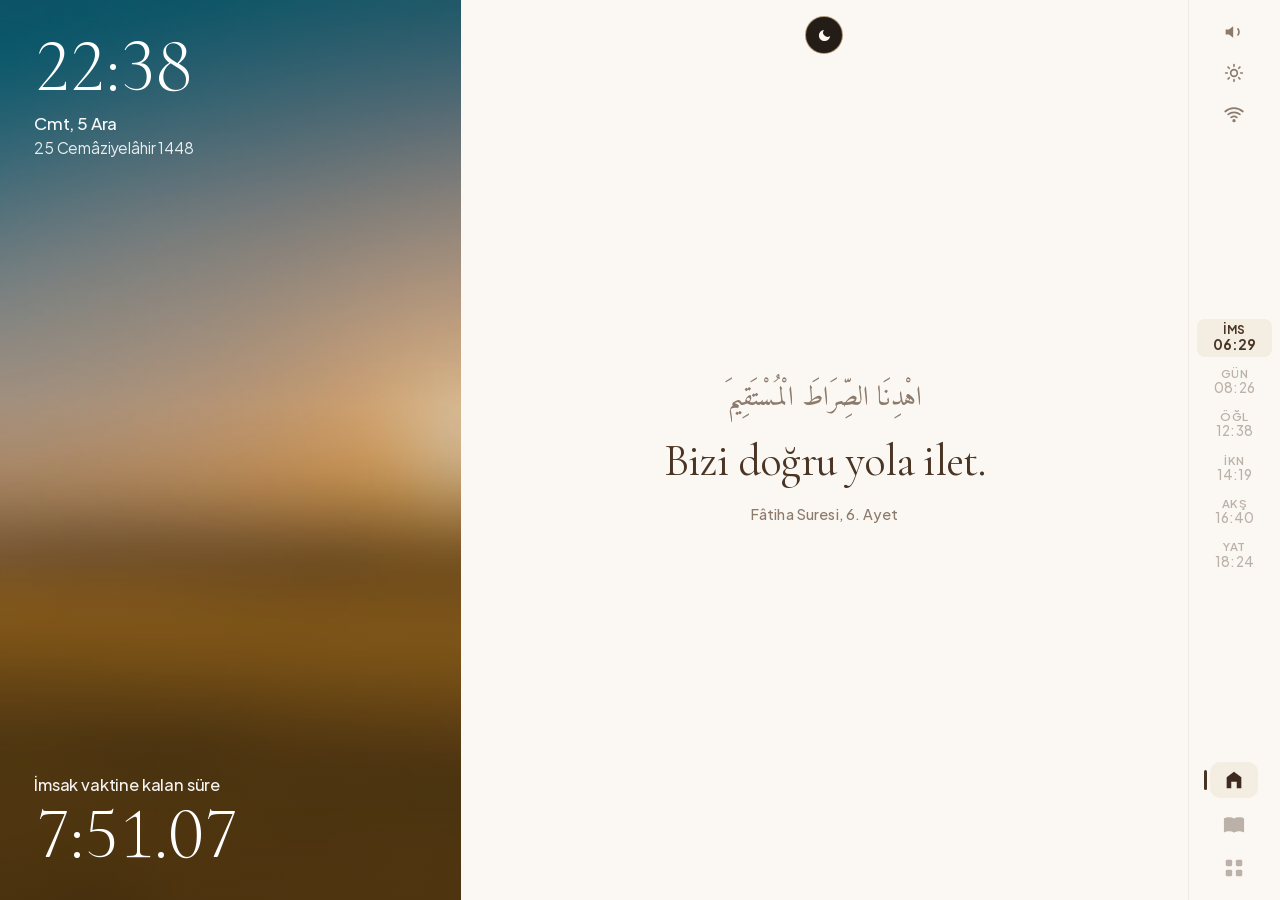
==== index.html @ aad1b067 "Initial commit: Adhaan Klok OS modern UI, Diyanet times, audio & deployment suite" ====
<!DOCTYPE html>
<html lang="tr">

<head>
  <meta charset="UTF-8">
  <meta name="viewport" content="width=device-width, initial-scale=1.0, maximum-scale=1.0, user-scalable=no">
  <title>Namaz Vakitleri & Maneviyat Ekranı</title>
  <link rel="stylesheet" href="styles.css">
  <link rel="manifest" href="manifest.json">
</head>

<body>
  <div class="app-shell" id="appShell">

    <!-- LEFT PANEL: Atmospheric Nature Backdrop, Time, Turkish Dates & Countdown -->
    <aside class="left-panel" id="leftPanel">
      <div class="nature-backdrop bg-meadow" id="natureBackdrop"></div>
      <div class="left-overlay"></div>

      <!-- Top Left: Current Time & Dates in Turkish -->
      <div class="time-date-block">
        <div class="digital-clock" id="currentTime">14:06</div>
        <div class="date-gregorian" id="gregorianDate">Per, 29 Eki</div>
        <div class="date-hijri" id="hijriDate">17 Cemâziyelevvel 1448</div>
      </div>

      <!-- Bottom Left: Next Prayer Name & Countdown Timer -->
      <div class="countdown-block">
        <div class="next-prayer-label" id="countdownTitle">Yatsı vaktine kalan süre</div>
        <div class="countdown-digits" id="countdownDigits">0:18.00</div>
      </div>
    </aside>

    <!-- RIGHT PANEL: Warm Alabaster Canvas, Editorial Verse & Touch-Friendly Sidebar -->
    <main class="right-panel">

      <!-- VIEW 1: Home Quote View (Ayet / Hadis in Arabic & Turkish) -->
      <section class="center-stage active-view" id="viewHome">
        <!-- Top-Center Night Standby Button (Inside Home View so it never overlaps other page headers) -->
        <div class="top-center-bar">
          <button class="top-center-night-btn" id="nightStandbyTriggerBtn"
            title="Akşam sonrası tam siyah gece ekranını aç">
            <svg viewBox="0 0 24 24" width="15" height="15" fill="currentColor">
              <path d="M21 12.79A9 9 0 1 1 11.21 3 7 7 0 0 0 21 12.79z" />
            </svg>
          </button>
        </div>

        <div class="quote-wrapper" id="quoteWrapper" title="Sonraki ayet veya hadis için dokunun">
          <p class="verse-arabic" id="verseArabic" dir="rtl" lang="ar">
            اهْدِنَا الصِّرَاطَ الْمُسْتَقِيمَ
          </p>
          <blockquote class="verse-text" id="verseText">
            Bizi doğru yola ilet.
          </blockquote>
          <cite class="verse-source" id="verseSource">
            Fâtiha Suresi, 6. Ayet
          </cite>
        </div>
      </section>

      <!-- VIEW 2: Maneviyat Hub (Zikir & Tesbihat, Esmâü'l-Hüsnâ, Dualar, Ayet/Hadis) -->
      <section class="center-stage" id="viewQuotes">
        <div class="panel-container">
          <div class="panel-header">
            <div class="header-title-group">
              <h2 class="panel-title" id="hubMainTitle">Zikir ve Tesbihat</h2>
            </div>
            <div class="filter-pills" id="hubTabs">
              <button class="pill active" data-tab="zikir">Zikir & Tesbihat</button>
              <button class="pill" data-tab="esma">Esmâü'l-Hüsnâ (99)</button>
              <button class="pill" data-tab="dua">Dualar</button>
              <button class="pill" data-tab="ayet">Ayet & Hadis</button>
            </div>
          </div>

          <!-- Search / Sub-filter bar -->
          <div class="hub-toolbar" id="hubToolbar"></div>

          <!-- Dynamic Scrollable Content Container -->
          <div class="hub-content" id="hubContent">
            <!-- Populated dynamically by app.js -->
          </div>
        </div>
      </section>

      <!-- VIEW 3: Settings (Müezzin Stüdyosu, Diyanet Konum, Wi-Fi & Görünüm) -->
      <section class="center-stage" id="viewSettings">
        <div class="panel-container">
          <div class="panel-header">
            <div class="header-title-group">
              <h2 class="panel-title">Müezzin, Konum ve Ekran Ayarları</h2>
            </div>
          </div>

          <div class="settings-scroll" id="settingsScroll">

            <!-- 1. MUADHIN & ADHAN STUDIO SECTION -->
            <div class="settings-group" id="muadhinSection">
              <div class="group-header">
                <h3>1. Müezzin ve Ezan Sesi Seçimi</h3>
                <div class="header-actions">
                  <button class="text-btn" id="applyTurkishMakamsBtn"
                    title="Sabah: Sabâ, Öğle: Rast, İkindi: Hicaz, Akşam: Segâh, Yatsı: Uşşak">
                    Türk Makam Geleneğini Uygula
                  </button>
                  <button class="text-btn" id="testAudioBtn">Seçili Ezanı Dinle</button>
                </div>
              </div>

              <!-- Preset & Custom Muadhin Cards Grid -->
              <div class="muadhin-grid" id="muadhinList">
                <!-- Populated by JS -->
              </div>

              <!-- Per-Prayer (Vakit Bazlı) Muadhin & Mute Toggle -->
              <div class="per-prayer-box">
                <label class="checkbox-row">
                  <input type="checkbox" id="perPrayerModeToggle">
                  <span><strong>Her vakit için ayrı müezzin / makam seç</strong> (Sabah, Öğle, İkindi, Akşam,
                    Yatsı)</span>
                </label>

                <div class="per-prayer-list hidden" id="perPrayerList">
                  <!-- Populated by JS -->
                </div>
              </div>

              <!-- Volume & Ezan Duası Controls -->
              <div class="volume-row">
                <label for="volumeSlider">Ezan Ses Seviyesi</label>
                <input type="range" id="volumeSlider" min="0" max="100" value="85">
                <span id="volumeValue">85%</span>
              </div>

              <label class="checkbox-row">
                <input type="checkbox" id="duaToggle" checked>
                <span>Ezan bittikten sonra otomatik Ezan Duası okunsun</span>
              </label>
            </div>

            <!-- 2. DIYANET LOCATION SECTION -->
            <div class="settings-group" id="locationSection">
              <div class="group-header">
                <h3>2. Şehir ve Konum</h3>
                <span class="current-tag" id="currentCityBadge">Lahey</span>
              </div>
              <p class="settings-desc" id="locationDesc">Lahey (Hollanda) — Diyanet İşleri Başkanlığı resmî namaz vakitleri</p>
            </div>

            <!-- 3. WI-FI & NETWORK CONNECTION SECTION -->
            <div class="settings-group" id="wifiSection">
              <div class="group-header">
                <h3>3. Wi-Fi ve İnternet Bağlantısı</h3>
                <span class="current-tag" id="wifiStatusBadge">Bağlantı kontrol ediliyor...</span>
              </div>
              <p class="settings-desc">
                Lahey için Diyanet İşleri Başkanlığı'nın resmî vakit çizelgesi saatte kayıtlıdır; internet olmadan da doğru vakitler gösterilir. Wi-Fi bağlıyken vakitler otomatik olarak güncellenir.
              </p>
              <div class="wifi-actions-row">
                <button class="action-btn" id="openWifiSettingsBtn">Wi-Fi Ağ Ayarlarını Aç</button>
                <button class="text-btn" id="syncNowBtn">Vakitleri Şimdi Senkronize Et</button>
              </div>
            </div>

            <!-- 4. APPEARANCE & DISPLAY SECTION -->
            <div class="settings-group">
              <div class="group-header">
                <h3>4. Görünüm ve Arka Plan</h3>
              </div>
              <div class="backdrop-chips" id="backdropChips">
                <button class="chip active" data-bg="meadow">Bozkır ve Başak</button>
                <button class="chip" data-bg="olive">Zeytin Dalı</button>
                <button class="chip" data-bg="mountains">Sabah Sisi</button>
                <button class="chip" data-bg="dunes">Çöl Akşamı</button>
              </div>
              <label class="checkbox-row">
                <input type="checkbox" id="showHomeArabicToggle" checked>
                <span>Ana ekranda ayet ve hadislerin Arapça aslını da göster</span>
              </label>
            </div>
          </div>
        </div>
      </section>

      <!-- FAR-RIGHT VERTICAL SIDEBAR (Touch-friendly Controls, Prayer Schedule, Navigation) -->
      <nav class="right-rail">
        <!-- Top Utility Icons -->
        <div class="rail-top">
          <button class="rail-icon-btn" id="quickAudioBtn" title="Müezzin Seçimi ve Ses Ayarları">
            <svg viewBox="0 0 24 24" width="20" height="20" fill="currentColor">
              <path d="M11 5L6 9H2v6h4l5 4V5zm4.54 3.46a5 5 0 0 1 0 7.07l1.41 1.41a7 7 0 0 0 0-9.9l-1.41 1.42z" />
            </svg>
          </button>
          <button class="rail-icon-btn" id="themeToggleBtn" title="Gece / Gündüz Görünümü">
            <svg viewBox="0 0 24 24" width="20" height="20" fill="none" stroke="currentColor" stroke-width="2"
              stroke-linecap="round" stroke-linejoin="round">
              <circle cx="12" cy="12" r="4" />
              <path
                d="M12 2v2M12 20v2M4.93 4.93l1.41 1.41M17.66 17.66l1.41 1.41M2 12h2M20 12h2M6.34 17.66l-1.41 1.41M19.07 4.93l-1.41 1.41" />
            </svg>
          </button>
          <button class="rail-icon-btn" id="wifiQuickBtn" title="Wi-Fi ve Ağ Ayarları">
            <svg viewBox="0 0 24 24" width="20" height="20" fill="none" stroke="currentColor" stroke-width="2"
              stroke-linecap="round" stroke-linejoin="round">
              <path d="M5 12.55a11 11 0 0 1 14.08 0" />
              <path d="M1.42 9a16 16 0 0 1 21.16 0" />
              <path d="M8.53 16.11a6 6 0 0 1 6.95 0" />
              <circle cx="12" cy="20" r="1" fill="currentColor" />
            </svg>
          </button>
        </div>

        <!-- Middle Prayer Times Stack -->
        <div class="rail-prayers" id="railPrayers">
          <div class="rail-prayer-item" data-prayer="Fajr" id="item-Fajr">
            <span class="p-abbr">İMS</span>
            <span class="p-time" id="time-Fajr">05:36</span>
          </div>
          <div class="rail-prayer-item" data-prayer="Sunrise" id="item-Sunrise">
            <span class="p-abbr">GÜN</span>
            <span class="p-time" id="time-Sunrise">07:31</span>
          </div>
          <div class="rail-prayer-item" data-prayer="Dhuhr" id="item-Dhuhr">
            <span class="p-abbr">ÖĞL</span>
            <span class="p-time" id="time-Dhuhr">12:29</span>
          </div>
          <div class="rail-prayer-item" data-prayer="Asr" id="item-Asr">
            <span class="p-abbr">İKN</span>
            <span class="p-time" id="time-Asr">14:52</span>
          </div>
          <div class="rail-prayer-item" data-prayer="Maghrib" id="item-Maghrib">
            <span class="p-abbr">AKŞ</span>
            <span class="p-time" id="time-Maghrib">17:25</span>
          </div>
          <div class="rail-prayer-item active" data-prayer="Isha" id="item-Isha">
            <span class="p-abbr">YAT</span>
            <span class="p-time" id="time-Isha">18:46</span>
          </div>
        </div>

        <!-- Bottom Navigation Icons -->
        <div class="rail-nav">
          <button class="nav-btn active" data-target="viewHome" title="Ana Ekran">
            <svg viewBox="0 0 24 24" width="22" height="22" fill="currentColor">
              <path d="M12 3L4 9v12h5v-7h6v7h5V9l-8-6z" />
            </svg>
          </button>
          <button class="nav-btn" data-target="viewQuotes" title="Maneviyat Rehberi (Zikir, Esma, Dua)">
            <svg viewBox="0 0 24 24" width="22" height="22" fill="currentColor">
              <path
                d="M21 5c-1.11-.35-2.33-.5-3.5-.5-1.95 0-4.05.4-5.5 1.5-1.45-1.1-3.55-1.5-5.5-1.5S2.45 4.9 1 6v14.65c0 .25.25.5.5.5.1 0 .15-.05.25-.05C3.1 20.45 5.05 20 6.5 20c1.95 0 4.05.4 5.5 1.5 1.35-.85 3.8-1.5 5.5-1.5 1.65 0 3.35.3 4.75 1.05.1.05.15.05.25.05.25 0 .5-.25.5-.5V6c-.6-.45-1.25-.75-2-1z" />
            </svg>
          </button>
          <button class="nav-btn" data-target="viewSettings" title="Müezzin ve Ekran Ayarları">
            <svg viewBox="0 0 24 24" width="22" height="22" fill="currentColor">
              <rect x="3" y="3" width="7" height="7" rx="1.5" />
              <rect x="14" y="3" width="7" height="7" rx="1.5" />
              <rect x="3" y="14" width="7" height="7" rx="1.5" />
              <rect x="14" y="14" width="7" height="7" rx="1.5" />
            </svg>
          </button>
        </div>
      </nav>

      <!-- Active Adhan Notification Overlay -->
      <div class="adhan-toast hidden" id="adhanBanner">
        <div class="toast-text">
          <strong id="bannerPrayerName">İkindi Vakti</strong>
          <span id="bannerMuadhinName">Mekke-i Mükerreme Ezanı okunuyor</span>
        </div>
        <button class="stop-btn" id="stopAdhanBtn">Durdur</button>
      </div>
    </main>

    <!-- PITCH-BLACK NIGHT STANDBY OVERLAY (Shows only countdown for Yatsı and then Sabah) -->
    <div class="night-standby-overlay hidden" id="nightStandbyOverlay" title="Normal ekrana dönmek için dokunun">
      <div class="night-standby-top">
        <span class="night-standby-clock" id="nightStandbyClock">21:14</span>
      </div>

      <div class="night-standby-center">
        <div class="night-standby-label" id="nightStandbyLabel">Yatsı namazına kalan süre</div>
        <div class="night-standby-digits" id="nightStandbyDigits">01:32.18</div>
        <div class="night-standby-schedule" id="nightStandbySchedule">
          Yatsı Vakti · 21:46 &nbsp;&nbsp;|&nbsp;&nbsp; Sabah (İmsak) · 05:14
        </div>
      </div>

      <div class="night-standby-bottom">
        <span class="night-standby-exit-hint">Normal ekrana dönmek için ekrana dokunun</span>
      </div>
    </div>
  </div>

  <!-- Hidden Audio & YouTube IFrame API Elements -->
  <audio id="adhanAudioPlayer" preload="none"></audio>
  <audio id="duaAudioPlayer" preload="none"></audio>
  <div id="ytPlayerWrapper" class="yt-player-wrapper">
    <div id="ytPlayerHost"></div>
  </div>

  <script src="diyanet-lahey.js"></script>
  <script src="app.js"></script>
</body>

</html>
---- styles.css ----
/* ==========================================================================
   MINIMALIST EDITORIAL ADHAAN CLOCK & MANEVİYAT HUB
   Engineered for 7-inch Touch Displays (1024×600 Chrome 49 WebView) & Web
   ========================================================================== */

@font-face {
  font-family: 'Amiri';
  font-style: normal;
  font-weight: 400;
  src: url('./fonts/font_0.ttf') format('truetype');
}
@font-face {
  font-family: 'Amiri';
  font-style: normal;
  font-weight: 700;
  src: url('./fonts/font_1.ttf') format('truetype');
}
@font-face {
  font-family: 'Cormorant Garamond';
  font-style: italic;
  font-weight: 400;
  src: url('./fonts/font_2.ttf') format('truetype');
}
@font-face {
  font-family: 'Cormorant Garamond';
  font-style: normal;
  font-weight: 300;
  src: url('./fonts/font_3.ttf') format('truetype');
}
@font-face {
  font-family: 'Cormorant Garamond';
  font-style: normal;
  font-weight: 400;
  src: url('./fonts/font_4.ttf') format('truetype');
}
@font-face {
  font-family: 'Cormorant Garamond';
  font-style: normal;
  font-weight: 600;
  src: url('./fonts/font_5.ttf') format('truetype');
}
@font-face {
  font-family: 'Plus Jakarta Sans';
  font-style: normal;
  font-weight: 400;
  src: url('./fonts/font_6.ttf') format('truetype');
}
@font-face {
  font-family: 'Plus Jakarta Sans';
  font-style: normal;
  font-weight: 500;
  src: url('./fonts/font_7.ttf') format('truetype');
}
@font-face {
  font-family: 'Plus Jakarta Sans';
  font-style: normal;
  font-weight: 600;
  src: url('./fonts/font_8.ttf') format('truetype');
}
@font-face {
  font-family: 'Plus Jakarta Sans';
  font-style: normal;
  font-weight: 700;
  src: url('./fonts/font_9.ttf') format('truetype');
}
@font-face {
  font-family: 'Averta';
  font-style: normal;
  font-weight: 400;
  src: url('./fonts/Averta-Regular.woff') format('woff');
}
@font-face {
  font-family: 'Averta';
  font-style: normal;
  font-weight: 600;
  src: url('./fonts/Averta-Semibold.woff') format('woff');
}

:root {
  --right-bg: #FBF8F3;
  --right-surface: #F3EDE2;
  --right-surface-hover: #EBE3D5;
  --right-border: rgba(74, 53, 37, 0.14);
  --text-espresso: #4A3525;
  --text-muted: #8C7A6B;
  --text-faded: rgba(74, 53, 37, 0.36);
  --accent-umber: #3D2B1F;

  --font-serif: 'Cormorant Garamond', Georgia, serif;
  --font-sans: 'Plus Jakarta Sans', 'Averta', -apple-system, BlinkMacSystemFont, sans-serif;
  --font-arabic: 'Amiri', serif;
}

body.night-mode {
  --right-bg: #181411;
  --right-surface: #231D18;
  --right-surface-hover: #2C251F;
  --right-border: rgba(235, 222, 208, 0.14);
  --text-espresso: #EDE3D7;
  --text-muted: #A39383;
  --text-faded: rgba(237, 227, 215, 0.32);
  --accent-umber: #F5ECE0;
}

* {
  box-sizing: border-box;
  margin: 0;
  padding: 0;
  -webkit-font-smoothing: antialiased;
  -moz-osx-font-smoothing: grayscale;
  user-select: none;
  -webkit-user-select: none;
}

*,
*:focus,
*:active,
*:hover {
  outline: 0 !important;
  outline: none !important;
  outline-width: 0 !important;
  outline-style: none !important;
  outline-color: transparent !important;
  -webkit-tap-highlight-color: rgba(0, 0, 0, 0) !important;
  -webkit-tap-highlight-color: transparent !important;
  -webkit-focus-ring-color: rgba(0, 0, 0, 0) !important;
}

input[type="text"],
input[type="url"] {
  user-select: text;
  -webkit-user-select: text;
}

html,
body {
  width: 100%;
  height: 100%;
  overflow: hidden;
  background-color: #0E0D0C;
  font-family: 'Plus Jakarta Sans', 'Averta', sans-serif;
  touch-action: manipulation;
}

/* ==========================================================================
   SPLIT-SCREEN APP SHELL (36% Left Panel / 64% Right Panel)
   ========================================================================== */
.app-shell {
  display: -webkit-flex;
  display: flex;
  -webkit-flex-direction: row;
  flex-direction: row;
  width: 100%;
  height: 100%;
  overflow: hidden;
  position: relative;
}

/* ==========================================================================
   LEFT PANEL: Pre-Blurred Atmospheric Nature Backdrop + Time + Dates + Countdown
   ========================================================================== */
.left-panel {
  width: 36%;
  -webkit-flex: 0 0 36%;
  flex: 0 0 36%;
  height: 100%;
  position: relative;
  display: -webkit-flex;
  display: flex;
  -webkit-flex-direction: column;
  flex-direction: column;
  -webkit-justify-content: space-between;
  justify-content: space-between;
  padding: 32px 34px;
  color: #FAF7F2;
  overflow: hidden;
}

.nature-backdrop {
  position: absolute;
  top: 0;
  right: 0;
  bottom: 0;
  left: 0;
  background-image: url('./img/bg-meadow-blur.jpg');
  background-size: cover;
  background-position: center 60%;
  z-index: 0;
}

.nature-backdrop.bg-meadow {
  background-image: url('./img/bg-meadow-blur.jpg');
}

.nature-backdrop.bg-olive {
  background-image: url('./img/bg-olive-blur.jpg');
}

.nature-backdrop.bg-mountains {
  background-image: url('./img/bg-mountains-blur.jpg');
}

.nature-backdrop.bg-dunes {
  background-image: url('./img/bg-dunes-blur.jpg');
}

.left-overlay {
  position: absolute;
  top: 0;
  right: 0;
  bottom: 0;
  left: 0;
  background: linear-gradient(
    180deg,
    rgba(30, 36, 38, 0.38) 0%,
    rgba(42, 48, 36, 0.18) 45%,
    rgba(52, 38, 22, 0.48) 100%
  );
  z-index: 1;
}

.time-date-block,
.countdown-block {
  position: relative;
  z-index: 2;
  -webkit-flex-shrink: 0;
  flex-shrink: 0;
}

/* Top-Left Clock & Turkish Dates */
.digital-clock {
  font-family: 'Cormorant Garamond', Georgia, serif;
  font-weight: 300;
  font-size: 76px;
  line-height: 0.9;
  letter-spacing: -0.02em;
  color: #FFFFFF;
  margin-bottom: 12px;
  -webkit-font-feature-settings: "lnum" 1, "tnum" 1;
  font-feature-settings: "lnum" 1, "tnum" 1;
  font-variant-numeric: lining-nums tabular-nums;
}

.date-gregorian {
  font-family: 'Plus Jakarta Sans', 'Averta', sans-serif;
  font-weight: 500;
  font-size: 17px;
  color: rgba(255, 255, 255, 0.96);
  letter-spacing: -0.01em;
  margin-bottom: 4px;
}

.date-hijri {
  font-family: 'Plus Jakarta Sans', 'Averta', sans-serif;
  font-weight: 400;
  font-size: 15.5px;
  color: rgba(255, 255, 255, 0.88);
  letter-spacing: -0.01em;
}

/* Bottom-Left Next Prayer & Countdown */
.next-prayer-label {
  font-family: 'Plus Jakarta Sans', 'Averta', sans-serif;
  font-weight: 500;
  font-size: 16.5px;
  color: rgba(255, 255, 255, 0.94);
  margin-bottom: 6px;
  letter-spacing: -0.01em;
}

.countdown-digits {
  font-family: 'Cormorant Garamond', Georgia, serif;
  font-weight: 300;
  font-size: 74px;
  line-height: 0.9;
  letter-spacing: -0.02em;
  color: #FFFFFF;
  -webkit-font-feature-settings: "lnum" 1, "tnum" 1;
  font-feature-settings: "lnum" 1, "tnum" 1;
  font-variant-numeric: lining-nums tabular-nums;
}

/* ==========================================================================
   RIGHT PANEL: Warm Alabaster Canvas + Editorial Verse + Touch Sidebar Rail
   ========================================================================== */
.right-panel {
  width: 64%;
  -webkit-flex: 0 0 64%;
  flex: 0 0 64%;
  height: 100%;
  position: relative;
  display: -webkit-flex;
  display: flex;
  -webkit-flex-direction: row;
  flex-direction: row;
  background-color: var(--right-bg);
  color: var(--text-espresso);
  transition: background-color 0.28s ease, color 0.28s ease;
  overflow: hidden;
}

/* Center Stage Views */
.center-stage {
  display: none;
  -webkit-flex: 1 1 auto;
  flex: 1 1 auto;
  width: calc(100% - 92px);
  height: 100%;
  padding: 20px 28px;
  overflow: hidden;
  position: relative;
}

#viewHome.active-view {
  display: -webkit-flex;
  display: flex;
  -webkit-flex-direction: column;
  flex-direction: column;
  -webkit-justify-content: center;
  justify-content: center;
  -webkit-align-items: center;
  align-items: center;
  -webkit-animation: fadeInSolid 0.26s ease both;
  animation: fadeInSolid 0.26s ease both;
}

#viewQuotes.active-view,
#viewSettings.active-view {
  display: block;
  -webkit-animation: fadeInSolid 0.26s ease both;
  animation: fadeInSolid 0.26s ease both;
}

/* Home Quote View */
.quote-wrapper {
  max-width: 92%;
  text-align: center;
  cursor: pointer;
  padding: 14px 18px;
  border-radius: 16px;
  transition: opacity 0.28s ease;
}

.quote-wrapper.is-pressed {
  background-color: rgba(74, 53, 37, 0.04);
}

.quote-wrapper.fade-out {
  opacity: 0;
}

.verse-arabic {
  font-family: 'Amiri', serif;
  font-weight: 400;
  font-size: 27px;
  line-height: 1.65;
  color: var(--text-muted);
  margin-bottom: 14px;
}

.verse-arabic.hidden {
  display: none;
}

.verse-text {
  font-family: 'Cormorant Garamond', Georgia, serif;
  font-weight: 400;
  font-size: 44px;
  line-height: 1.15;
  letter-spacing: -0.015em;
  color: var(--text-espresso);
  margin-bottom: 18px;
}

.quote-wrapper.long-quote .verse-arabic {
  font-size: 22px;
  margin-bottom: 10px;
}

.quote-wrapper.long-quote .verse-text {
  font-size: 33px;
  line-height: 1.2;
}

.verse-source {
  display: block;
  font-family: 'Plus Jakarta Sans', 'Averta', sans-serif;
  font-style: normal;
  font-weight: 500;
  font-size: 14.5px;
  color: var(--text-muted);
  letter-spacing: 0.01em;
}

/* ==========================================================================
   FAR-RIGHT VERTICAL SIDEBAR RAIL (92px Wide, Touch-Optimized)
   ========================================================================== */
.right-rail {
  width: 92px;
  -webkit-flex: 0 0 92px;
  flex: 0 0 92px;
  height: 100%;
  display: -webkit-flex;
  display: flex;
  -webkit-flex-direction: column;
  flex-direction: column;
  -webkit-justify-content: space-between;
  justify-content: space-between;
  -webkit-align-items: center;
  align-items: center;
  padding: 14px 8px;
  border-left: 1px solid rgba(74, 53, 37, 0.08);
  z-index: 5;
}

.rail-top {
  display: -webkit-flex;
  display: flex;
  -webkit-flex-direction: column;
  flex-direction: column;
  -webkit-align-items: center;
  align-items: center;
  -webkit-flex-shrink: 0;
  flex-shrink: 0;
}

.rail-top > * + * {
  margin-top: 6px;
}

.rail-icon-btn {
  background: none;
  border: none;
  color: var(--text-muted);
  cursor: pointer;
  width: 44px;
  height: 35px;
  border-radius: 10px;
  display: -webkit-flex;
  display: flex;
  -webkit-align-items: center;
  align-items: center;
  -webkit-justify-content: center;
  justify-content: center;
}

.rail-icon-btn.is-pressed {
  color: var(--text-espresso);
  background-color: var(--right-surface);
}

/* Middle Prayer Times Stack */
.rail-prayers {
  display: -webkit-flex;
  display: flex;
  -webkit-flex-direction: column;
  flex-direction: column;
  -webkit-align-items: center;
  align-items: center;
  width: 100%;
  -webkit-flex-shrink: 0;
  flex-shrink: 0;
}

.rail-prayers > * + * {
  margin-top: 6px;
}

.rail-prayer-item {
  display: block;
  text-align: center;
  width: 100%;
  padding: 4px 4px;
  border-radius: 8px;
  color: var(--text-faded);
}

.rail-prayer-item.upcoming {
  color: var(--text-muted);
}

.rail-prayer-item.active {
  color: var(--text-espresso);
  background-color: var(--right-surface);
}

.rail-prayer-item.active .p-abbr,
.rail-prayer-item.active .p-time {
  font-weight: 700;
}

.p-abbr {
  display: block;
  font-family: 'Plus Jakarta Sans', 'Averta', sans-serif;
  font-size: 11.5px;
  font-weight: 600;
  letter-spacing: 0.05em;
  text-transform: uppercase;
  line-height: 1.15;
}

.p-time {
  display: block;
  font-family: 'Plus Jakarta Sans', 'Averta', sans-serif;
  font-size: 13.5px;
  font-weight: 500;
  letter-spacing: 0.01em;
  line-height: 1.2;
}

/* Bottom Navigation Icons */
.rail-nav {
  display: -webkit-flex;
  display: flex;
  -webkit-flex-direction: column;
  flex-direction: column;
  -webkit-align-items: center;
  align-items: center;
  -webkit-flex-shrink: 0;
  flex-shrink: 0;
}

.rail-nav > * + * {
  margin-top: 8px;
}

.nav-btn {
  position: relative;
  background: none;
  border: none;
  color: var(--text-faded);
  cursor: pointer;
  width: 48px;
  height: 36px;
  border-radius: 10px;
  display: -webkit-flex;
  display: flex;
  -webkit-align-items: center;
  align-items: center;
  -webkit-justify-content: center;
  justify-content: center;
}

.nav-btn.active {
  color: var(--accent-umber);
  background-color: var(--right-surface);
}

.nav-btn.active::before {
  content: '';
  position: absolute;
  left: -6px;
  top: 8px;
  width: 3px;
  height: 20px;
  background-color: var(--text-espresso);
  border-radius: 2px;
}

/* ==========================================================================
   MANEVİYAT HUB & SETTINGS PANELS (100% Block Layout — Never Overlaps in Chrome 49)
   ========================================================================== */
.panel-container {
  width: 100%;
  height: 100%;
  display: -webkit-flex;
  display: flex;
  -webkit-flex-direction: column;
  flex-direction: column;
  overflow: hidden;
}

.panel-header {
  display: -webkit-flex;
  display: flex;
  -webkit-justify-content: space-between;
  justify-content: space-between;
  -webkit-align-items: center;
  align-items: center;
  -webkit-flex-wrap: wrap;
  flex-wrap: wrap;
  -webkit-flex-shrink: 0;
  flex-shrink: 0;
  padding-bottom: 10px;
  border-bottom: 1px solid var(--right-border);
  margin-bottom: 10px;
}

.header-title-group {
  display: block;
  margin-right: 10px;
}

.panel-title {
  font-family: 'Cormorant Garamond', Georgia, serif;
  font-weight: 600;
  font-size: 25px;
  color: var(--text-espresso);
  line-height: 1.15;
  margin-bottom: 2px;
}

.panel-subtitle {
  font-family: 'Plus Jakarta Sans', 'Averta', sans-serif;
  font-size: 12px;
  color: var(--text-muted);
  line-height: 1.3;
}

.diyanet-status {
  font-size: 12px;
  font-weight: 600;
  color: var(--text-muted);
  background: var(--right-surface);
  padding: 5px 12px;
  border-radius: 99px;
}

.filter-pills {
  display: block;
  margin-top: 4px;
}

.pill {
  display: inline-block;
  background: var(--right-surface);
  border: 1px solid var(--right-border);
  color: var(--text-espresso);
  height: 34px;
  line-height: 22px;
  padding: 5px 13px;
  margin-right: 5px;
  margin-bottom: 4px;
  border-radius: 99px;
  font-family: 'Plus Jakarta Sans', 'Averta', sans-serif;
  font-size: 12.5px;
  font-weight: 600;
  cursor: pointer;
}

.pill.active {
  background: var(--text-espresso);
  color: var(--right-bg);
  border-color: var(--text-espresso);
}

/* Sub-toolbar (Search / Sub-category pills) */
.hub-toolbar {
  display: -webkit-flex;
  display: flex;
  -webkit-justify-content: space-between;
  justify-content: space-between;
  -webkit-align-items: center;
  align-items: center;
  -webkit-flex-wrap: wrap;
  flex-wrap: wrap;
  -webkit-flex-shrink: 0;
  flex-shrink: 0;
  margin-bottom: 10px;
}

.hub-toolbar:empty {
  display: none;
  margin-bottom: 0;
}

.sub-pills {
  display: block;
}

.sub-pill {
  display: inline-block;
  background: var(--right-surface);
  border: 1px solid transparent;
  color: var(--text-muted);
  height: 32px;
  padding: 5px 11px;
  margin-right: 5px;
  margin-bottom: 4px;
  border-radius: 8px;
  font-family: 'Plus Jakarta Sans', 'Averta', sans-serif;
  font-size: 12px;
  font-weight: 600;
  cursor: pointer;
}

.sub-pill.active {
  border-color: var(--text-espresso);
  color: var(--text-espresso);
  background: var(--right-surface-hover);
}

.hub-search {
  -webkit-flex: 1 1 200px;
  flex: 1 1 200px;
  min-width: 180px;
  height: 34px;
  background: var(--right-surface);
  border: 1px solid var(--right-border);
  color: var(--text-espresso);
  padding: 6px 12px;
  border-radius: 8px;
  font-family: 'Plus Jakarta Sans', 'Averta', sans-serif;
  font-size: 13px;
}

.api-action-group {
  display: block;
}

.api-fetch-btn {
  display: inline-block;
  background: var(--text-espresso);
  color: var(--right-bg);
  border: 1px solid var(--text-espresso);
  height: 32px;
  padding: 5px 11px;
  margin-right: 5px;
  margin-bottom: 4px;
  border-radius: 8px;
  font-family: 'Plus Jakarta Sans', 'Averta', sans-serif;
  font-size: 12px;
  font-weight: 600;
  cursor: pointer;
}

.api-fetch-btn.secondary {
  background: var(--right-surface);
  color: var(--text-espresso);
  border-color: var(--right-border);
}

.api-fetch-btn:disabled {
  opacity: 0.55;
}

/* Scrollable Hub & Settings Areas — MUST BE display: block so Chrome 49 never squishes children! */
.hub-content,
.settings-scroll {
  display: block !important;
  -webkit-flex: 1 1 auto;
  flex: 1 1 auto;
  min-height: 0;
  height: 100%;
  overflow-y: auto;
  overflow-x: hidden;
  -webkit-overflow-scrolling: touch;
  padding-right: 6px;
  padding-bottom: 24px;
}

.hub-fade {
  -webkit-animation: fadeInSolid 0.25s ease;
  animation: fadeInSolid 0.25s ease;
}

/* 1. BILINGUAL ZİKİR & DUA CARDS (Pure block layout with natural height) */
.bilingual-card {
  display: block !important;
  height: auto !important;
  background: var(--right-surface);
  border: 1.5px solid transparent;
  border-radius: 14px;
  padding: 14px 18px;
  margin-bottom: 12px;
}

.bilingual-card.clickable {
  cursor: pointer;
}

.bilingual-card.clickable.is-pressed {
  background-color: var(--right-surface-hover);
}

.bilingual-card.completed {
  border-color: var(--text-espresso);
}

.card-top-bar {
  display: -webkit-flex;
  display: flex;
  -webkit-justify-content: space-between;
  justify-content: space-between;
  -webkit-align-items: center;
  align-items: center;
  margin-bottom: 8px;
}

.card-badge {
  font-family: 'Plus Jakarta Sans', 'Averta', sans-serif;
  font-size: 11.5px;
  font-weight: 700;
  text-transform: uppercase;
  letter-spacing: 0.04em;
  color: var(--text-muted);
}

.zikir-counter-group {
  display: -webkit-flex;
  display: flex;
  -webkit-align-items: center;
  align-items: center;
}

.zikir-counter-btn {
  background: var(--right-bg);
  border: 1.5px solid var(--right-border);
  color: var(--text-espresso);
  height: 34px;
  padding: 4px 14px;
  margin-left: 6px;
  border-radius: 99px;
  font-family: 'Plus Jakarta Sans', 'Averta', sans-serif;
  font-size: 13px;
  font-weight: 700;
  cursor: pointer;
}

.zikir-counter-btn.done {
  background: var(--text-espresso);
  color: var(--right-bg);
  border-color: var(--text-espresso);
}

.zikir-reset-btn {
  display: inline-block;
  background: none;
  border: 1px solid var(--right-border);
  color: var(--text-muted);
  height: 32px;
  padding: 4px 10px;
  border-radius: 8px;
  font-family: 'Plus Jakarta Sans', 'Averta', sans-serif;
  font-size: 12px;
  font-weight: 600;
  cursor: pointer;
}

.card-arabic {
  display: block;
  font-family: 'Amiri', serif;
  font-size: 24px;
  line-height: 1.7;
  color: var(--text-espresso);
  text-align: right;
  direction: rtl;
  margin-bottom: 8px;
}

.card-turkish {
  display: block;
  font-family: 'Cormorant Garamond', Georgia, serif;
  font-size: 20px;
  font-weight: 500;
  line-height: 1.35;
  color: var(--text-espresso);
  border-top: 1px solid var(--right-border);
  padding-top: 8px;
  margin-bottom: 8px;
}

.card-footer-meta {
  display: -webkit-flex;
  display: flex;
  -webkit-justify-content: space-between;
  justify-content: space-between;
  -webkit-align-items: center;
  align-items: center;
  font-family: 'Plus Jakarta Sans', 'Averta', sans-serif;
  font-size: 12px;
  color: var(--text-muted);
}

.pin-home-btn {
  background: var(--right-bg);
  border: 1px solid var(--right-border);
  color: var(--text-espresso);
  height: 30px;
  padding: 4px 12px;
  border-radius: 8px;
  font-family: 'Plus Jakarta Sans', 'Averta', sans-serif;
  font-size: 11.5px;
  font-weight: 600;
  cursor: pointer;
  white-space: nowrap;
}

.pin-home-btn.pinned {
  background: var(--text-espresso);
  color: var(--right-bg);
  border-color: var(--text-espresso);
}

/* 2. ESMÂÜ'L-HÜSNÂ (99 NAMES OF ALLAH) */
.esma-featured {
  background: var(--right-surface);
  border: 1.5px solid var(--right-border);
  border-radius: 14px;
  padding: 14px 18px;
  margin-bottom: 12px;
  display: -webkit-flex;
  display: flex;
  -webkit-justify-content: space-between;
  justify-content: space-between;
  -webkit-align-items: center;
  align-items: center;
}

.esma-featured-info {
  display: block;
  padding-right: 14px;
}

.esma-featured-tag {
  display: block;
  font-size: 11px;
  font-weight: 700;
  text-transform: uppercase;
  letter-spacing: 0.05em;
  color: var(--text-muted);
  margin-bottom: 2px;
}

.esma-featured-title {
  display: block;
  font-family: 'Cormorant Garamond', Georgia, serif;
  font-size: 24px;
  font-weight: 600;
  color: var(--text-espresso);
  margin-bottom: 3px;
}

.esma-featured-meaning {
  display: block;
  font-family: 'Plus Jakarta Sans', 'Averta', sans-serif;
  font-size: 13px;
  line-height: 1.4;
  color: var(--text-espresso);
}

.esma-featured-arabic {
  font-family: 'Amiri', serif;
  font-size: 38px;
  color: var(--text-espresso);
  line-height: 1.2;
  padding-left: 10px;
  -webkit-flex-shrink: 0;
  flex-shrink: 0;
}

.esma-grid {
  display: block;
  overflow: hidden;
}

.esma-grid::after {
  content: "";
  display: table;
  clear: both;
}

.esma-card {
  display: block;
  float: left;
  width: 32%;
  margin-right: 2%;
  margin-bottom: 10px;
  min-height: 128px;
  background: var(--right-surface);
  border: 1.5px solid transparent;
  border-radius: 12px;
  padding: 12px 14px;
  cursor: pointer;
}

.esma-card:nth-child(3n) {
  margin-right: 0;
}

.esma-card:nth-child(3n+1) {
  clear: left;
}

.esma-card.is-pressed {
  border-color: var(--text-espresso);
}

.esma-card-head {
  display: -webkit-flex;
  display: flex;
  -webkit-justify-content: space-between;
  justify-content: space-between;
  -webkit-align-items: baseline;
  align-items: baseline;
  margin-bottom: 4px;
}

.esma-num {
  font-family: 'Plus Jakarta Sans', 'Averta', sans-serif;
  font-size: 11.5px;
  font-weight: 700;
  color: var(--text-muted);
}

.esma-ar {
  font-family: 'Amiri', serif;
  font-size: 26px;
  color: var(--text-espresso);
  line-height: 1.2;
  direction: rtl;
}

.esma-tr {
  display: block;
  font-family: 'Cormorant Garamond', Georgia, serif;
  font-size: 20px;
  font-weight: 600;
  color: var(--text-espresso);
  margin-bottom: 3px;
}

.esma-desc {
  display: block;
  font-family: 'Plus Jakarta Sans', 'Averta', sans-serif;
  font-size: 12px;
  line-height: 1.35;
  color: var(--text-muted);
}

/* ==========================================================================
   SETTINGS VIEW (Pure Block Stacking — Never Squishes or Overlaps)
   ========================================================================== */
.settings-group {
  display: block !important;
  height: auto !important;
  background: var(--right-surface);
  border-radius: 14px;
  padding: 15px 18px;
  margin-bottom: 14px;
}

.group-header {
  display: -webkit-flex;
  display: flex;
  -webkit-justify-content: space-between;
  justify-content: space-between;
  -webkit-align-items: center;
  align-items: center;
  -webkit-flex-wrap: wrap;
  flex-wrap: wrap;
  margin-bottom: 12px;
}

.group-header h3 {
  font-family: 'Plus Jakarta Sans', 'Averta', sans-serif;
  font-size: 14.5px;
  font-weight: 700;
  color: var(--text-espresso);
}

.current-tag {
  font-size: 12.5px;
  font-weight: 700;
  color: var(--text-muted);
  background: var(--right-bg);
  padding: 4px 10px;
  border-radius: 99px;
}

.settings-desc {
  display: block;
  font-size: 12.5px;
  line-height: 1.45;
  color: var(--text-muted);
  margin-bottom: 12px;
}

.wifi-actions-row {
  display: block;
}

.wifi-actions-row > * {
  margin-right: 8px;
}

.city-chips,
.backdrop-chips {
  display: block;
  margin-bottom: 10px;
}

.chip {
  display: inline-block;
  background: var(--right-bg);
  border: 1px solid var(--right-border);
  color: var(--text-espresso);
  height: 36px;
  padding: 6px 14px;
  margin-right: 6px;
  margin-bottom: 6px;
  border-radius: 8px;
  font-family: 'Plus Jakarta Sans', 'Averta', sans-serif;
  font-size: 13px;
  font-weight: 600;
  cursor: pointer;
}

.chip.active,
.chip.is-pressed {
  background: var(--text-espresso);
  color: var(--right-bg);
  border-color: var(--text-espresso);
}

.custom-location-row,
.custom-audio-row {
  display: -webkit-flex;
  display: flex;
  -webkit-align-items: center;
  align-items: center;
  margin-top: 8px;
}

.custom-location-row > * + *,
.custom-audio-row > * + * {
  margin-left: 8px;
}

.text-input {
  -webkit-flex: 1 1 auto;
  flex: 1 1 auto;
  min-width: 110px;
  height: 38px;
  background: var(--right-bg);
  border: 1px solid var(--right-border);
  color: var(--text-espresso);
  padding: 7px 12px;
  border-radius: 8px;
  font-family: 'Plus Jakarta Sans', 'Averta', sans-serif;
  font-size: 13px;
}

.action-btn {
  display: inline-block;
  background: var(--text-espresso);
  color: var(--right-bg);
  border: none;
  height: 38px;
  padding: 7px 16px;
  border-radius: 8px;
  font-family: 'Plus Jakarta Sans', 'Averta', sans-serif;
  font-size: 13px;
  font-weight: 600;
  cursor: pointer;
  white-space: nowrap;
  -webkit-flex-shrink: 0;
  flex-shrink: 0;
}

.text-btn {
  display: inline-block;
  background: var(--right-bg);
  border: 1px solid var(--right-border);
  color: var(--text-espresso);
  height: 34px;
  padding: 5px 12px;
  margin-left: 6px;
  border-radius: 8px;
  font-family: 'Plus Jakarta Sans', 'Averta', sans-serif;
  font-size: 12px;
  font-weight: 600;
  cursor: pointer;
}

/* 2-Column Deterministic Muadhin Grid */
.muadhin-grid {
  display: block;
  overflow: hidden;
  margin-bottom: 10px;
}

.muadhin-grid::after {
  content: "";
  display: table;
  clear: both;
}

.muadhin-item {
  float: left;
  width: 49%;
  margin-right: 2%;
  margin-bottom: 8px;
  background: var(--right-bg);
  border: 1.5px solid var(--right-border);
  border-radius: 10px;
  padding: 10px 12px;
  display: -webkit-flex;
  display: flex;
  -webkit-justify-content: space-between;
  justify-content: space-between;
  -webkit-align-items: center;
  align-items: center;
  cursor: pointer;
}

.muadhin-item:nth-child(2n) {
  margin-right: 0;
}

.muadhin-item:nth-child(2n+1) {
  clear: left;
}

.muadhin-item.active {
  border-color: var(--text-espresso);
  background: var(--text-espresso);
  color: var(--right-bg);
}

.muadhin-item-info {
  display: block;
  min-width: 0;
  -webkit-flex: 1 1 auto;
  flex: 1 1 auto;
  padding-right: 8px;
}

.muadhin-item-title {
  display: block;
  font-size: 13px;
  font-weight: 700;
  margin-bottom: 2px;
  white-space: nowrap;
  overflow: hidden;
  text-overflow: ellipsis;
}

.muadhin-item-sub {
  display: block;
  font-size: 11px;
  opacity: 0.82;
  white-space: nowrap;
  overflow: hidden;
  text-overflow: ellipsis;
}

.muadhin-item-actions {
  display: -webkit-flex;
  display: flex;
  -webkit-align-items: center;
  align-items: center;
  -webkit-flex-shrink: 0;
  flex-shrink: 0;
}

.muadhin-preview-btn,
.muadhin-delete-btn {
  display: -webkit-inline-flex;
  display: inline-flex;
  -webkit-align-items: center;
  align-items: center;
  -webkit-justify-content: center;
  justify-content: center;
  background: var(--right-surface);
  color: var(--text-espresso);
  border: 1px solid var(--right-border);
  height: 32px;
  min-width: 76px;
  padding: 0 12px;
  margin-left: 4px;
  border-radius: 7px;
  font-family: 'Plus Jakarta Sans', 'Averta', sans-serif;
  font-size: 11.5px;
  font-weight: 700;
  white-space: nowrap;
  -webkit-flex-shrink: 0;
  flex-shrink: 0;
  cursor: pointer;
}

.muadhin-item.active .muadhin-preview-btn,
.muadhin-item.active .muadhin-delete-btn {
  background: var(--right-bg);
  color: var(--text-espresso);
  border-color: transparent;
}

.muadhin-preview-btn.playing {
  background: #B85D3B !important;
  color: #FFFFFF !important;
  border-color: #B85D3B !important;
}

/* Per-Prayer & Add Custom Muadhin Boxes (Pure Block Layout) */
.per-prayer-box,
.add-muadhin-box {
  display: block !important;
  height: auto !important;
  background: var(--right-bg);
  border: 1px solid var(--right-border);
  border-radius: 10px;
  padding: 12px 14px;
  margin-bottom: 12px;
}

.sub-box-title {
  display: block;
  font-size: 13px;
  font-weight: 700;
  color: var(--text-espresso);
  margin-bottom: 6px;
}

.per-prayer-list {
  display: block !important;
  height: auto !important;
  padding-top: 8px;
  margin-top: 8px;
  border-top: 1px solid var(--right-border);
}

.per-prayer-list.hidden {
  display: none !important;
}

.per-prayer-row {
  display: -webkit-flex;
  display: flex;
  -webkit-align-items: center;
  align-items: center;
  -webkit-justify-content: space-between;
  justify-content: space-between;
  margin-bottom: 8px;
}

.per-prayer-row:last-child {
  margin-bottom: 0;
}

.per-prayer-name {
  font-size: 13px;
  font-weight: 700;
  width: 92px;
  -webkit-flex: 0 0 92px;
  flex: 0 0 92px;
  color: var(--text-espresso);
  white-space: nowrap;
}

.per-prayer-select {
  -webkit-flex: 1 1 0%;
  flex: 1 1 0%;
  width: 0;
  min-width: 0;
  height: 32px;
  background: var(--right-surface);
  color: var(--text-espresso);
  border: 1px solid var(--right-border);
  border-radius: 7px;
  padding: 4px 8px;
  margin-right: 4px;
  font-family: 'Plus Jakarta Sans', 'Averta', sans-serif;
  font-size: 12px;
  font-weight: 600;
}

.per-prayer-mute-btn {
  display: -webkit-inline-flex;
  display: inline-flex;
  -webkit-align-items: center;
  align-items: center;
  -webkit-justify-content: center;
  justify-content: center;
  height: 32px;
  min-width: 78px;
  padding: 0 12px;
  margin-left: 6px;
  border-radius: 7px;
  border: 1px solid var(--right-border);
  background: var(--right-surface);
  color: var(--text-espresso);
  font-family: 'Plus Jakarta Sans', 'Averta', sans-serif;
  font-size: 11.5px;
  font-weight: 600;
  white-space: nowrap;
  cursor: pointer;
  -webkit-flex-shrink: 0;
  flex-shrink: 0;
}

.per-prayer-mute-btn.muted {
  opacity: 0.55;
  text-decoration: line-through;
}

.header-actions {
  display: block;
}

.volume-row {
  display: -webkit-flex;
  display: flex;
  -webkit-align-items: center;
  align-items: center;
  font-size: 13px;
  font-weight: 600;
  margin-bottom: 10px;
}

.volume-row input[type="range"] {
  -webkit-flex: 1 1 auto;
  flex: 1 1 auto;
  height: 24px;
  margin: 0 12px;
}

.file-label {
  display: inline-block;
  height: 38px;
  line-height: 22px;
  background: var(--right-bg);
  border: 1px dashed var(--text-muted);
  color: var(--text-espresso);
  padding: 7px 14px;
  border-radius: 8px;
  font-size: 12.5px;
  font-weight: 600;
  cursor: pointer;
  white-space: nowrap;
  -webkit-flex-shrink: 0;
  flex-shrink: 0;
}

.checkbox-row {
  display: -webkit-flex;
  display: flex;
  -webkit-align-items: center;
  align-items: center;
  min-height: 30px;
  font-size: 13px;
  color: var(--text-espresso);
  cursor: pointer;
}

.checkbox-row input {
  width: 18px;
  height: 18px;
  margin-right: 10px;
  -webkit-flex-shrink: 0;
  flex-shrink: 0;
}

/* Active Adhan Toast Banner */
.adhan-toast {
  position: absolute;
  bottom: 18px;
  left: 22px;
  right: 108px;
  background: var(--text-espresso);
  color: var(--right-bg);
  padding: 14px 20px;
  border-radius: 12px;
  display: -webkit-flex;
  display: flex;
  -webkit-justify-content: space-between;
  justify-content: space-between;
  -webkit-align-items: center;
  align-items: center;
  z-index: 20;
  -webkit-animation: fadeInSolid 0.25s ease;
  animation: fadeInSolid 0.25s ease;
}

.adhan-toast.hidden {
  display: none;
}

.toast-text {
  display: block;
}

.toast-text strong {
  display: block;
  font-size: 15px;
  margin-bottom: 2px;
}

.toast-text span {
  display: block;
  font-size: 13px;
  opacity: 0.88;
}

.stop-btn {
  background: var(--right-bg);
  color: var(--text-espresso);
  border: none;
  height: 36px;
  padding: 6px 16px;
  border-radius: 8px;
  font-weight: 700;
  font-size: 13px;
  cursor: pointer;
}

/* ============================================================================
   TOP-CENTER NIGHT STANDBY BUTTON (Inside #viewHome Only — Zero Header Collision)
   ============================================================================ */
.top-center-bar {
  position: absolute;
  top: 16px;
  left: 50%;
  -webkit-transform: translateX(-50%);
  transform: translateX(-50%);
  z-index: 15;
}

.top-center-night-btn {
  display: -webkit-inline-flex;
  display: inline-flex;
  -webkit-align-items: center;
  align-items: center;
  -webkit-justify-content: center;
  justify-content: center;
  width: 38px;
  height: 38px;
  background: #241C16;
  color: #FBF8F3;
  border: 1px solid rgba(251, 248, 243, 0.24);
  padding: 0;
  border-radius: 999px;
  cursor: pointer;
}

.top-center-night-btn svg {
  margin: 0;
}

.top-center-night-btn.after-maghrib-pulse {
  border-color: rgba(235, 205, 160, 0.7);
}

.top-center-night-btn.hidden {
  display: none;
}

/* ============================================================================
   PITCH-BLACK NIGHT STANDBY OVERLAY (Yatsı & Sabah Countdown Only)
   ============================================================================ */
.night-standby-overlay {
  position: absolute;
  top: 0;
  right: 0;
  bottom: 0;
  left: 0;
  z-index: 90;
  background: #000000;
  color: #6B6761;
  display: -webkit-flex;
  display: flex;
  -webkit-flex-direction: column;
  flex-direction: column;
  -webkit-justify-content: space-between;
  justify-content: space-between;
  -webkit-align-items: center;
  align-items: center;
  padding: 32px 48px;
  cursor: pointer;
  -webkit-animation: fadeInSolid 0.35s ease;
  animation: fadeInSolid 0.35s ease;
}

.night-standby-overlay.hidden {
  display: none;
}

.night-standby-top {
  width: 100%;
  text-align: center;
}

.night-standby-clock {
  font-family: 'Plus Jakarta Sans', 'Averta', sans-serif;
  font-size: 19px;
  font-weight: 500;
  letter-spacing: 0.12em;
  color: #4A4743;
}

.night-standby-center {
  text-align: center;
}

.night-standby-label {
  font-family: 'Plus Jakarta Sans', 'Averta', sans-serif;
  font-size: 21px;
  font-weight: 500;
  letter-spacing: 0.04em;
  color: #5A5752;
  margin-bottom: 10px;
}

.night-standby-digits {
  font-family: 'Cormorant Garamond', Georgia, serif;
  font-size: 118px;
  font-weight: 300;
  line-height: 0.95;
  letter-spacing: -0.02em;
  color: #6E6A64;
  -webkit-font-feature-settings: "lnum" 1, "tnum" 1;
  font-feature-settings: "lnum" 1, "tnum" 1;
  font-variant-numeric: lining-nums tabular-nums;
}

.night-standby-schedule {
  margin-top: 14px;
  font-family: 'Plus Jakarta Sans', 'Averta', sans-serif;
  font-size: 14px;
  font-weight: 500;
  letter-spacing: 0.05em;
  color: #484541;
}

.night-standby-bottom {
  width: 100%;
  text-align: center;
}

.night-standby-exit-hint {
  font-family: 'Plus Jakarta Sans', 'Averta', sans-serif;
  font-size: 12px;
  letter-spacing: 0.06em;
  color: #363431;
}

@-webkit-keyframes fadeInSolid {
  from {
    opacity: 0;
  }
  to {
    opacity: 1;
  }
}

@keyframes fadeInSolid {
  from {
    opacity: 0;
  }
  to {
    opacity: 1;
  }
}

/* Scrollbar styling */
::-webkit-scrollbar {
  width: 6px;
}

::-webkit-scrollbar-thumb {
  background: var(--right-border);
  border-radius: 99px;
}

/* Hidden 1x1 YouTube IFrame API wrapper */
.yt-player-wrapper {
  position: fixed;
  bottom: 0;
  right: 0;
  width: 1px;
  height: 1px;
  opacity: 0.01;
  pointer-events: none;
  overflow: hidden;
  z-index: -1;
}

/* ==========================================================================
   TOUCH: generic pressed feedback (set by JS only for real taps, never while scrolling)
   ========================================================================== */
button.is-pressed,
.muadhin-card.is-pressed,
.pill.is-pressed,
.sub-pill.is-pressed {
  opacity: 0.72;
}

.settings-scroll,
.hub-content {
  -webkit-transform: translateZ(0);
  transform: translateZ(0);
}
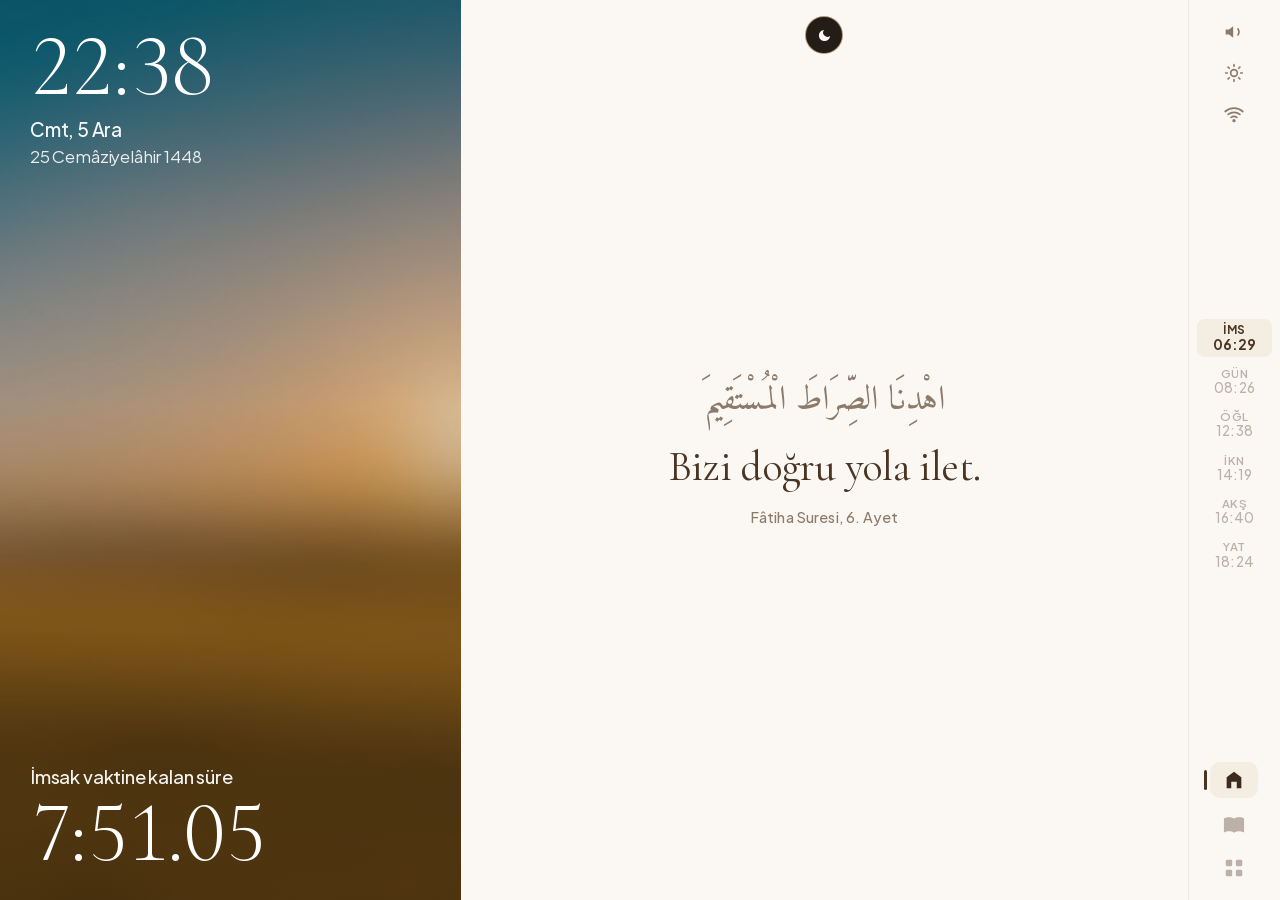
==== commit da86a00d: "feat: voeg individuele volumeregeling per gebedstijd toe met realtime preview" ====
--- a/index.html
+++ b/index.html
@@ -117,7 +117,7 @@
               <div class="per-prayer-box">
                 <label class="checkbox-row">
                   <input type="checkbox" id="perPrayerModeToggle">
-                  <span><strong>Her vakit için ayrı müezzin / makam seç</strong> (Sabah, Öğle, İkindi, Akşam,
+                  <span><strong>Her vakit için ayrı müezzin ve ses seviyesi ayarla</strong> (Sabah, Öğle, İkindi, Akşam,
                     Yatsı)</span>
                 </label>
 
@@ -128,7 +128,7 @@
 
               <!-- Volume & Ezan Duası Controls -->
               <div class="volume-row">
-                <label for="volumeSlider">Ezan Ses Seviyesi</label>
+                <label for="volumeSlider">Genel Ezan Ses Seviyesi</label>
                 <input type="range" id="volumeSlider" min="0" max="100" value="85">
                 <span id="volumeValue">85%</span>
               </div>
--- a/styles.css
+++ b/styles.css
@@ -171,7 +171,7 @@
   flex-direction: column;
   -webkit-justify-content: space-between;
   justify-content: space-between;
-  padding: 32px 34px;
+  padding: 28px 30px;
   color: #FAF7F2;
   overflow: hidden;
 }
@@ -231,20 +231,21 @@
 .digital-clock {
   font-family: 'Cormorant Garamond', Georgia, serif;
   font-weight: 300;
-  font-size: 76px;
-  line-height: 0.9;
+  font-size: 88px;
+  line-height: 0.88;
   letter-spacing: -0.02em;
   color: #FFFFFF;
   margin-bottom: 12px;
   -webkit-font-feature-settings: "lnum" 1, "tnum" 1;
   font-feature-settings: "lnum" 1, "tnum" 1;
   font-variant-numeric: lining-nums tabular-nums;
+  white-space: nowrap;
 }
 
 .date-gregorian {
   font-family: 'Plus Jakarta Sans', 'Averta', sans-serif;
   font-weight: 500;
-  font-size: 17px;
+  font-size: 19px;
   color: rgba(255, 255, 255, 0.96);
   letter-spacing: -0.01em;
   margin-bottom: 4px;
@@ -253,7 +254,7 @@
 .date-hijri {
   font-family: 'Plus Jakarta Sans', 'Averta', sans-serif;
   font-weight: 400;
-  font-size: 15.5px;
+  font-size: 17px;
   color: rgba(255, 255, 255, 0.88);
   letter-spacing: -0.01em;
 }
@@ -262,22 +263,23 @@
 .next-prayer-label {
   font-family: 'Plus Jakarta Sans', 'Averta', sans-serif;
   font-weight: 500;
-  font-size: 16.5px;
+  font-size: 18.5px;
   color: rgba(255, 255, 255, 0.94);
-  margin-bottom: 6px;
+  margin-bottom: 8px;
   letter-spacing: -0.01em;
 }
 
 .countdown-digits {
   font-family: 'Cormorant Garamond', Georgia, serif;
   font-weight: 300;
-  font-size: 74px;
-  line-height: 0.9;
+  font-size: 86px;
+  line-height: 0.88;
   letter-spacing: -0.02em;
   color: #FFFFFF;
   -webkit-font-feature-settings: "lnum" 1, "tnum" 1;
   font-feature-settings: "lnum" 1, "tnum" 1;
   font-variant-numeric: lining-nums tabular-nums;
+  white-space: nowrap;
 }
 
 /* ==========================================================================
@@ -333,12 +335,21 @@
 
 /* Home Quote View */
 .quote-wrapper {
-  max-width: 92%;
+  max-width: 94%;
+  max-height: calc(100% - 64px);
   text-align: center;
   cursor: pointer;
-  padding: 14px 18px;
+  padding: 12px 18px;
   border-radius: 16px;
   transition: opacity 0.28s ease;
+  display: -webkit-flex;
+  display: flex;
+  -webkit-flex-direction: column;
+  flex-direction: column;
+  -webkit-justify-content: center;
+  justify-content: center;
+  -webkit-align-items: center;
+  align-items: center;
 }
 
 .quote-wrapper.is-pressed {
@@ -352,10 +363,12 @@
 .verse-arabic {
   font-family: 'Amiri', serif;
   font-weight: 400;
-  font-size: 27px;
-  line-height: 1.65;
+  font-size: 34px;
+  line-height: 1.6;
   color: var(--text-muted);
   margin-bottom: 14px;
+  max-width: 100%;
+  word-wrap: break-word;
 }
 
 .verse-arabic.hidden {
@@ -365,21 +378,50 @@
 .verse-text {
   font-family: 'Cormorant Garamond', Georgia, serif;
   font-weight: 400;
-  font-size: 44px;
-  line-height: 1.15;
+  font-size: 42px;
+  line-height: 1.18;
   letter-spacing: -0.015em;
   color: var(--text-espresso);
-  margin-bottom: 18px;
+  margin-bottom: 16px;
+  max-width: 100%;
+  word-wrap: break-word;
+}
+
+/* Dynamic Multi-tier Typography Scaling based on length */
+.quote-wrapper.medium-quote .verse-arabic {
+  font-size: 30px;
+  line-height: 1.55;
+  margin-bottom: 12px;
+}
+
+.quote-wrapper.medium-quote .verse-text {
+  font-size: 35px;
+  line-height: 1.2;
+  margin-bottom: 14px;
 }
 
 .quote-wrapper.long-quote .verse-arabic {
+  font-size: 26px;
+  line-height: 1.5;
+  margin-bottom: 10px;
+}
+
+.quote-wrapper.long-quote .verse-text {
+  font-size: 28px;
+  line-height: 1.22;
+  margin-bottom: 12px;
+}
+
+.quote-wrapper.xlong-quote .verse-arabic {
   font-size: 22px;
+  line-height: 1.45;
+  margin-bottom: 8px;
+}
+
+.quote-wrapper.xlong-quote .verse-text {
+  font-size: 23px;
+  line-height: 1.22;
   margin-bottom: 10px;
-}
-
-.quote-wrapper.long-quote .verse-text {
-  font-size: 33px;
-  line-height: 1.2;
 }
 
 .verse-source {
@@ -840,7 +882,7 @@
 .card-arabic {
   display: block;
   font-family: 'Amiri', serif;
-  font-size: 24px;
+  font-size: 28px;
   line-height: 1.7;
   color: var(--text-espresso);
   text-align: right;
@@ -941,7 +983,7 @@
 
 .esma-featured-arabic {
   font-family: 'Amiri', serif;
-  font-size: 38px;
+  font-size: 44px;
   color: var(--text-espresso);
   line-height: 1.2;
   padding-left: 10px;
@@ -1005,7 +1047,7 @@
 
 .esma-ar {
   font-family: 'Amiri', serif;
-  font-size: 26px;
+  font-size: 29px;
   color: var(--text-espresso);
   line-height: 1.2;
   direction: rtl;
@@ -1325,17 +1367,30 @@
 }
 
 .per-prayer-row {
+  display: block;
+  background: var(--right-surface);
+  border: 1px solid var(--right-border);
+  border-radius: 8px;
+  padding: 8px 10px;
+  margin-bottom: 8px;
+}
+
+body.night-mode .per-prayer-row {
+  background: rgba(255, 255, 255, 0.03);
+  border-color: rgba(255, 255, 255, 0.08);
+}
+
+.per-prayer-row:last-child {
+  margin-bottom: 0;
+}
+
+.per-prayer-main-line {
   display: -webkit-flex;
   display: flex;
   -webkit-align-items: center;
   align-items: center;
   -webkit-justify-content: space-between;
   justify-content: space-between;
-  margin-bottom: 8px;
-}
-
-.per-prayer-row:last-child {
-  margin-bottom: 0;
 }
 
 .per-prayer-name {
@@ -1365,6 +1420,45 @@
   font-weight: 600;
 }
 
+.per-prayer-vol-line {
+  display: -webkit-flex;
+  display: flex;
+  -webkit-align-items: center;
+  align-items: center;
+  margin-top: 6px;
+  padding-top: 6px;
+  border-top: 1px dashed var(--right-border);
+}
+
+body.night-mode .per-prayer-vol-line {
+  border-top-color: rgba(255, 255, 255, 0.08);
+}
+
+.per-prayer-vol-label {
+  font-size: 11.5px;
+  font-weight: 600;
+  color: var(--text-muted);
+  white-space: nowrap;
+  margin-right: 8px;
+}
+
+.per-prayer-vol-slider {
+  -webkit-flex: 1 1 auto;
+  flex: 1 1 auto;
+  height: 20px;
+  cursor: pointer;
+  accent-color: #B85D3B;
+}
+
+.per-prayer-vol-val {
+  font-size: 11.5px;
+  font-weight: 700;
+  color: var(--text-espresso);
+  min-width: 36px;
+  text-align: right;
+  margin-left: 8px;
+}
+
 .per-prayer-mute-btn {
   display: -webkit-inline-flex;
   display: inline-flex;
@@ -1373,25 +1467,52 @@
   -webkit-justify-content: center;
   justify-content: center;
   height: 32px;
-  min-width: 78px;
+  min-width: 88px;
   padding: 0 12px;
   margin-left: 6px;
   border-radius: 7px;
-  border: 1px solid var(--right-border);
-  background: var(--right-surface);
-  color: var(--text-espresso);
+  border: 1px solid rgba(46, 125, 50, 0.35);
+  background: rgba(46, 125, 50, 0.08);
+  color: #2E7D32;
   font-family: 'Plus Jakarta Sans', 'Averta', sans-serif;
   font-size: 11.5px;
-  font-weight: 600;
+  font-weight: 700;
   white-space: nowrap;
   cursor: pointer;
   -webkit-flex-shrink: 0;
   flex-shrink: 0;
+  transition: all 0.2s ease;
+}
+
+body.night-mode .per-prayer-mute-btn {
+  border-color: rgba(129, 199, 132, 0.35);
+  background: rgba(129, 199, 132, 0.1);
+  color: #81C784;
 }
 
 .per-prayer-mute-btn.muted {
+  border-color: rgba(211, 47, 47, 0.4);
+  background: rgba(211, 47, 47, 0.12);
+  color: #C62828;
+  opacity: 1;
+  text-decoration: none;
+}
+
+body.night-mode .per-prayer-mute-btn.muted {
+  border-color: rgba(239, 83, 80, 0.45);
+  background: rgba(239, 83, 80, 0.15);
+  color: #EF5350;
+}
+
+/* Sidebar muted state indicator */
+.rail-prayer-item.is-muted .p-abbr {
+  position: relative;
+  opacity: 0.72;
+}
+
+.rail-prayer-item.is-muted .p-time {
+  text-decoration: line-through;
   opacity: 0.55;
-  text-decoration: line-through;
 }
 
 .header-actions {
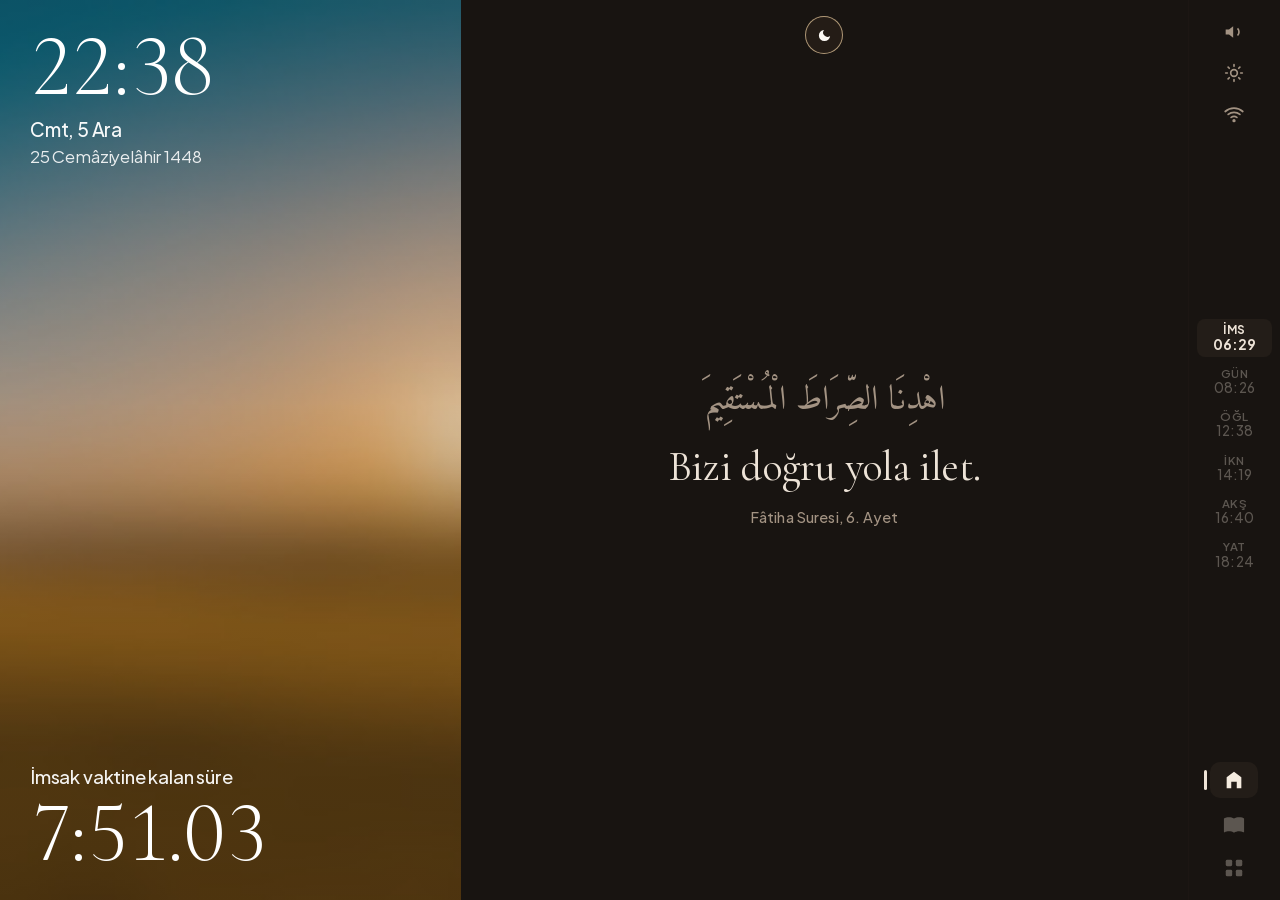
==== commit 428080f9: "Fix volume reset during adhaan and implement automatic sunset/sunrise dark mode" ====
--- a/index.html
+++ b/index.html
@@ -175,6 +175,10 @@
                 <button class="chip" data-bg="dunes">Çöl Akşamı</button>
               </div>
               <label class="checkbox-row">
+                <input type="checkbox" id="autoNightModeToggle" checked>
+                <span>Gün doğumu ve gün batımında otomatik Koyu / Açık tema (Güneş / Akşam)</span>
+              </label>
+              <label class="checkbox-row">
                 <input type="checkbox" id="showHomeArabicToggle" checked>
                 <span>Ana ekranda ayet ve hadislerin Arapça aslını da göster</span>
               </label>
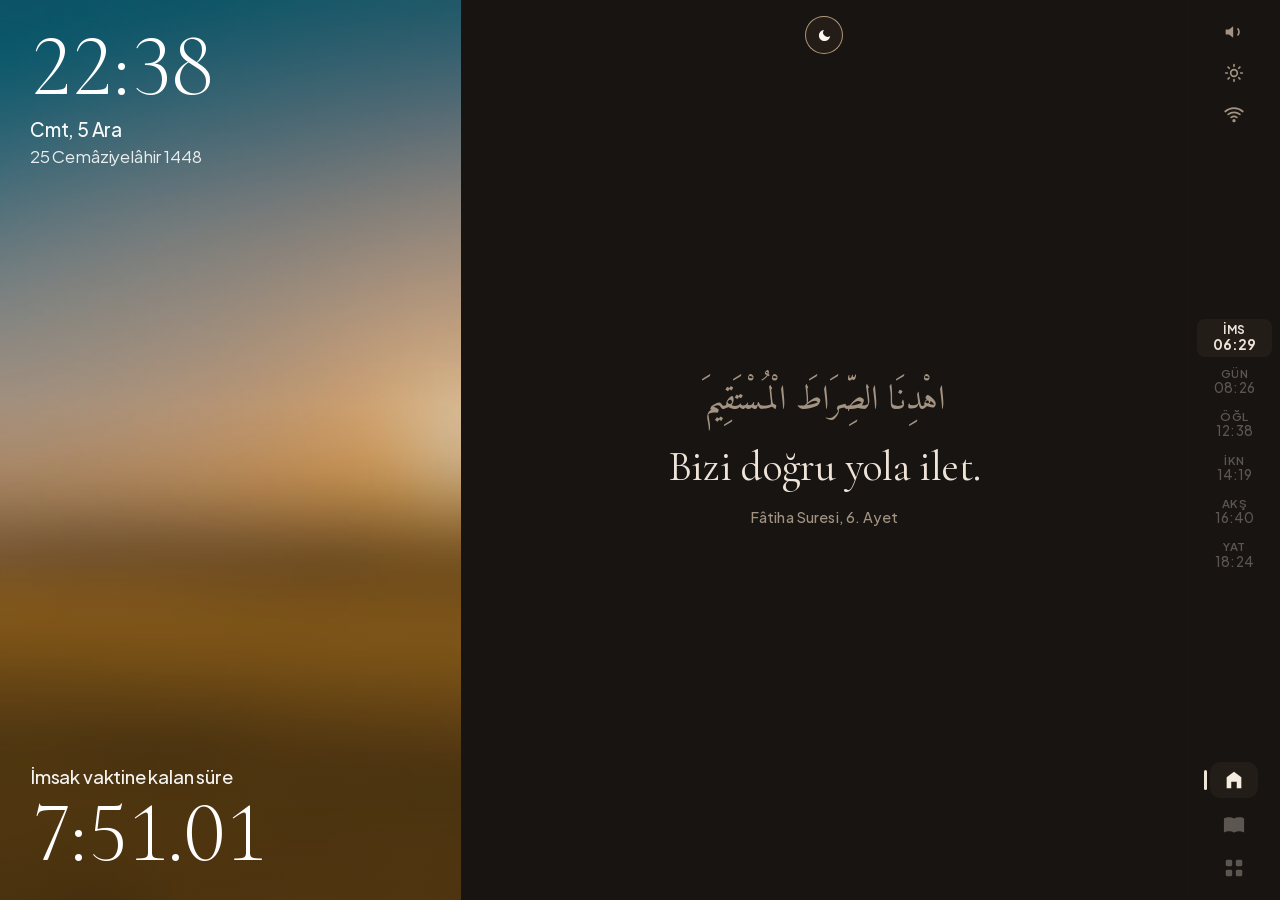
==== commit 28d89165: "Add independent Ezan Duası volume slider and preview button" ====
--- a/index.html
+++ b/index.html
@@ -137,6 +137,13 @@
                 <input type="checkbox" id="duaToggle" checked>
                 <span>Ezan bittikten sonra otomatik Ezan Duası okunsun</span>
               </label>
+
+              <div class="volume-row" id="duaVolumeRow" style="margin-top: 8px;">
+                <label for="duaVolumeSlider">Ezan Duası Ses Seviyesi</label>
+                <input type="range" id="duaVolumeSlider" min="0" max="100" value="50">
+                <span id="duaVolumeValue">50%</span>
+                <button class="muadhin-preview-btn" id="testDuaBtn" style="margin-left: 10px;">Dinle</button>
+              </div>
             </div>
 
             <!-- 2. DIYANET LOCATION SECTION -->
